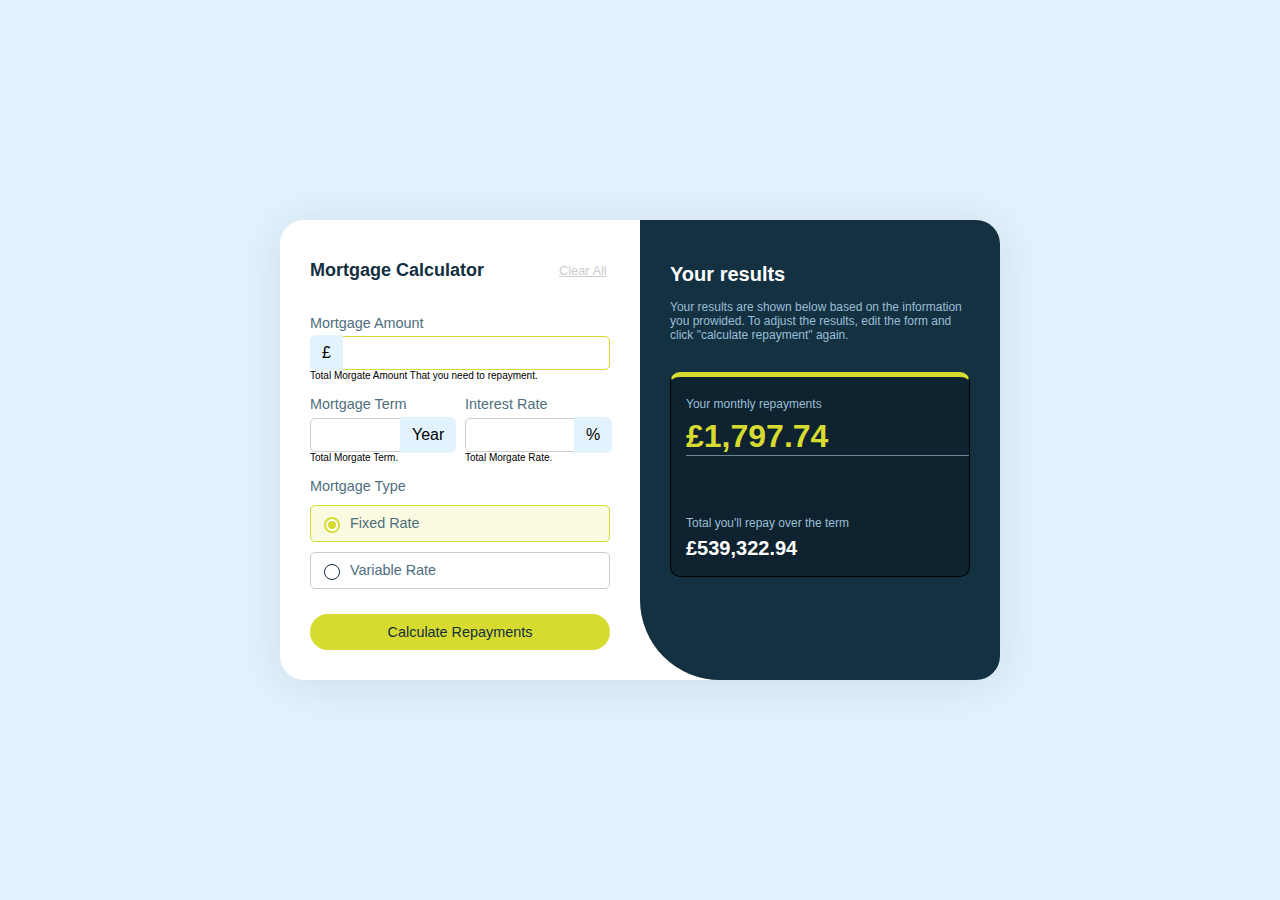
==== task-3/index.html @ fc933999 "task-3" ====
<!DOCTYPE html>
<html lang="en">

<head>
    <meta charset="UTF-8">
    <meta name="viewport" content="width=device-width, initial-scale=1.0">
    <link rel="stylesheet" href="calculator.css">
    <title>task-3</title>
</head>
</head>

<body>
    <div class="container">
        <div class="inner-box">
            <div class="left-side">
                <div class="left-header">
                    <h1>Mortgage Calculator</h1>
                    <p class="clear-all-text">Clear All</p>
                </div>
                <form  class="form">
                    <div class="input-group">
                        <label for="amount" class="form-label" >Mortgage Amount</label>
                        <span for="basic" class="input-group-text" id="basic">£</span>
                        <input type="text" name="amount" id="amount" aria-describedby="emailHelp">
                        <div id="emailHelp" class="form-text">Total Morgate Amount That you need to repayment.</div>
                    </div>
                    <div class="input-group">
                        <div class="half-input-container">
                            <div class="half-input">
                                <label for="term" class="term" >Mortgage Term</label>
                                <span for="year" class="input-group-text1" id="year">Year</span>
                                <input type="text" name="term" id="term">
                                <div id="emailHelp" class="form-text">Total Morgate Term.</div>
                            </div>
                            <div class="half-input">
                                <label for="interest-rate" class="interest-rate">Interest Rate</label>
                                <span for="basic2" class="input-group-text2" id="basic2">%</span>
                                <input type="text" name="rate" id="rate">
                                <div id="emailHelp" class="form-text">Total Morgate Rate.</div>
                            </div>
                        </div>
                    </div>
                    <div class="input-group radio-group">
                        <label for="Mortgage Type">Mortgage Type</label>
                        <div class="radio-option">
                            <input class="form-check-input" type="radio" id="Mortgage-type1" name="morgate-type" value="option1" checked>
                            <label class="form-check-label" for="fixed-rate">Fixed Rate</label>
                        </div>
                        <div class="radio-option">
                            <input type="radio" id="Mortgage-type2" name="Mortgage-type" value="option2">
                            <label for="variable-rate">Variable Rate</label>
                        </div>
                    </div>
                    <div class="button">
                        <button type="submit">Calculate Repayments</button>
                    </div>
                </form>
            </div>
            <div class="right-side">
                <div class="cotainer">
                    <h1 class="input-text-result">Your results</h1>
                    <p class="input-text-paragraph">Your results are shown below based on the information you prowided.
                        To adjust the results, edit the form and click "calculate repayment" again.</p>
                </div>
                <div class="container-box">
                     <p class="input-text-repayment">Your monthly repayments</p>
                    <h1 class="input-text-amount" id="total-installment">£1,797.74</h1>

                    <p class="input-text-term">Total you'll repay over the term</p>
                    <h2 class="input-text-amount2" id="total">£539,322.94</h2> 
                </div>
            </div>
        </div>
    </div>
    <script src="script.js"></script>
</body>

</html>
---- task-3/calculator.css ----
@import url("https://fonts.googleapis.com/css2?family=Plus+Jakarta+Sans:ital,wght@0,200..800;1,200..800&display=swap");

:root {
	--lime: hsl(61, 70%, 52%);
	--red: hsl(4, 69%, 50%);
	--white: hsl(0, 0%, 100%);
	--slate-100: hsl(202, 86%, 94%);
	--slate-300: hsl(203, 41%, 72%);
	--slate-500: hsl(200, 26%, 54%);
	--slate-700: hsl(200, 24%, 40%);
	--slate-900: hsl(202, 55%, 16%);
	--light-gray-color: #ccc;
}


body {
	font-family: "Plus Jakarta Sans", sans-serif;
	--card-border-radius: 1.5em;
	background-color: var(--slate-100);
	display: flex;
	justify-content: center;
	align-items: center;
	height: 100vh;
	margin: 0;
	font-family: sans-serif;
}

.container {
	width: 90%;
	max-width: 720px;
	height: 460px;
	min-height: 380px;
	background-color: white;
	border-radius: var(--card-border-radius);
	display: flex;
	overflow: hidden;
	box-shadow: 0 4px 50px rgba(0, 0, 0, 0.1);
	box-sizing: border-box;
}

.inner-box {
	display: flex;
	width: 100%;
	height: 100%;
}

.left-side,
.right-side {
	width: 100%;
	height: 100%;
	padding: 30px;
	box-sizing: border-box;
	position: relative;
}

.left-side {
	display: flex;
	flex-direction: column;
	justify-content: space-between;
}

.left-header {
	display: flex;
	align-items: center;
	margin-bottom: 20px;
}

.left-header h1 {
	color: var(--slate-900);
	margin: 0;
	font-size: 18px;
}

.clear-all-text {
	color: var(--light-gray-color);
	font-size: 0.8em;
	text-decoration: underline;
	margin-left: 75px;
	cursor: pointer;
}

.input-group {
	margin-bottom: 15px;
	position: relative;
	flex-wrap: wrap;
	align-items: stretch;
	width: 100%;
}

.input-group-text {
	height: 23px;
	position: absolute;
	display: flex;
	align-items: center;
	padding: 0.4rem 0.75rem;
	text-align: center;
	top: 1.3em;
	bottom: 0;
	background: var(--slate-100);
	border-radius: 6px 0 0 6px;
}

.input-group-text1 {
	height: 23px;
	position: absolute;
	display: flex;
	align-items: center;
	margin-left: 90px;
	padding: 0.4rem 0.75rem;
	text-align: center;
	top: 1.3em;
	bottom: 0;
	background: var(--slate-100);
	border-radius: 0 6px 6px 0;
}

.input-group-text2 {
	height: 23px;
	position: absolute;
	display: flex;
	align-items: center;
	margin-left: 109px;
	padding: 0.4rem 0.75rem;
	text-align: center;
	top: 1.3em;
	bottom: 0;
	background: var(--slate-100);
	border-radius: 0 6px 6px 0;
}

.input-group label {
	display: block;
	font-size: 0.9rem;
	color: var(--slate-700);
	margin-bottom: 0.3em;
	line-height: 1.2em;
}

.input-group input[type="text"] {
	width: 100%;
	padding: 8px;
	border-radius: 5px;
	box-sizing: border-box;
	font-size: 0.9rem;
	border: 1px solid var(--light-gray-color);
}

#amount {
	border: 1px solid var(--lime);
	padding-left: 40px;
}

.half-input-container {
	display: flex;
	width: 100%;
}

.half-input {
	width: 50%;
	margin-right: 10px;
}

.half-input:last-child {
	margin-right: 0;
}

.half-input input {
	border: 1px solid var(--slate-700);
}


.input-group.radio-group.radio-option {
	color: var(--slate-700);
}

.input-group.radio-group {
	display: flex;
	flex-direction: column;
	width: 100%;
}

.input-group.radio-group label {
	display: flex;
	align-items: center;
	margin-bottom: 10px;
}

.input-group.radio-group div label {
	margin-bottom: 0;
}

.input-group.radio-group div {
	display: flex;
	align-items: center;
	padding: 8px;
	border: 1px solid var(--light-gray-color);
	border-radius: 5px;
	box-sizing: border-box;
	margin-bottom: 10px;
	width: 100%;
}

.input-group.radio-group div:has(input[type="radio"]:checked) {
	border: 1px solid var(--lime);
	background: #fafae1;
}

.input-group.radio-group input[type="radio"] {
	width: 16px;
	height: 16px;
	margin-right: 10px;
	display: inline-block;
	position: relative;
	cursor: pointer;
	appearance: none;
	border: 1px solid var(--slate-900);
	border-radius: 50%;
	outline: none;
	background-color: #fff;
}

.input-group.radio-group input[type="radio"]:checked {
	border: 2px solid var(--lime);
}

.input-group.radio-group input[type="radio"]:checked::before {
	content: "";
	display: block;
	width: 10px;
	height: 10px;
	border-radius: 50%;
	background-color: #fff;
	position: absolute;
	top: 2px;
	left: 2px;
}

.input-group.radio-group input[type="radio"]:checked::after {
	content: "";
	display: block;
	width: 8px;
	height: 8px;
	border-radius: 50%;
	background-color: var(--lime);
	position: absolute;
	top: 2px;
	left: 2px;
}


button {
	background-color: var(--lime);
	color: var(--slate-900);
	border: none;
	padding: 10px 20px;
	text-align: center;
	text-decoration: none;
	display: inline-block;
	font-size: 0.9em;
	border-radius: 20px;
	cursor: pointer;
	width: 100%;
}

.right-side {
	background-color: #143142;
	border-radius: 0 10px 10px 80px;
}

.input-text-result {
	color: white;
	font-size: 20px;
}

.input-text-paragraph {
	color: hsl(203, 41%, 72%);
	font-size: 12px;
}

.container-box {
	margin-top: 30px;
	border: 1px solid;
	background-color: hsl(202, 54%, 12%);
	border-radius: 10px;
	border-top: 5px solid var(--lime);
}

.input-text-repayment {
	color: hsl(203, 41%, 72%);
	font-size: 12px;
	margin-left: 15px;
	margin-top: 20px;
}

.input-text-amount {
	color: var(--lime);
	margin-left: 15px;
	margin-top: -5px;
	border-bottom: 1px solid #6b8793;
}

.input-text-term {
	color: hsl(203, 41%, 72%);
	font-size: 12px;
	margin-left: 15px;
	margin-top: 60px;
}

.input-text-amount2 {
	color: var(--white);
	margin-left: 15px;
	margin-top: -5px;
	font-size: 20px;
}

.form-text {
	font-size: 10px;
}

@media (max-width: 800px) {


    body {
        padding: 40px;
        height: 100%;
    }

    .main-content {
        flex-direction: column;
        width: 100%;
    }

    .left-content {
        width: 100%;
    }

    .right-content {
        width: 100%;
        border-bottom-left-radius: 24px;
    }
}
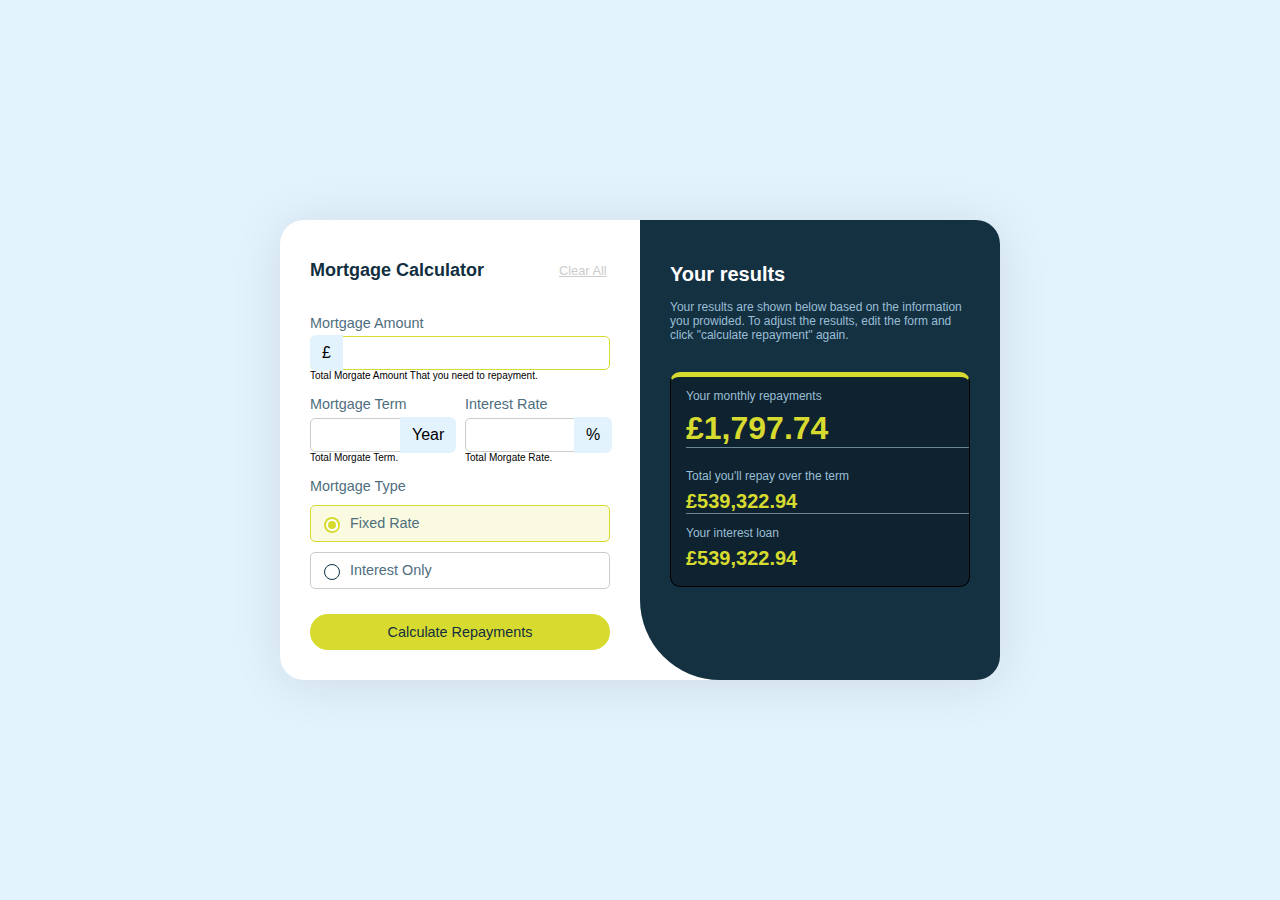
==== commit 7e4d08af: "Update index.html" ====
--- a/task-3/index.html
+++ b/task-3/index.html
@@ -43,12 +43,12 @@
                     <div class="input-group radio-group">
                         <label for="Mortgage Type">Mortgage Type</label>
                         <div class="radio-option">
-                            <input class="form-check-input" type="radio" id="Mortgage-type1" name="morgate-type" value="option1" checked>
-                            <label class="form-check-label" for="fixed-rate">Fixed Rate</label>
+                            <input  type="radio" id="Mortgage-type1" name="mortgage-type" value="option1" checked/>
+                            <label  for="fixed-rate">Fixed Rate</label>
                         </div>
                         <div class="radio-option">
-                            <input type="radio" id="Mortgage-type2" name="Mortgage-type" value="option2">
-                            <label for="variable-rate">Variable Rate</label>
+                            <input  type="radio" id="Mortgage-type2" name="mortgage-type" value="option2">
+                            <label  for="variable-rate">Interest Only</label>
                         </div>
                     </div>
                     <div class="button">
@@ -68,6 +68,9 @@
 
                     <p class="input-text-term">Total you'll repay over the term</p>
                     <h2 class="input-text-amount2" id="total">£539,322.94</h2> 
+
+                    <p class="input-text-interest">Your interest loan</p>
+                    <h2 class="input-text-amount1" id="total-interest">£539,322.94</h2> 
                 </div>
             </div>
         </div>
@@ -75,4 +78,4 @@
     <script src="script.js"></script>
 </body>
 
-</html>+</html>
--- a/task-3/calculator.css
+++ b/task-3/calculator.css
@@ -289,7 +289,13 @@
 	color: hsl(203, 41%, 72%);
 	font-size: 12px;
 	margin-left: 15px;
-	margin-top: 20px;
+}
+
+.input-text-interest{
+	color: hsl(203, 41%, 72%);
+	font-size: 12px;
+	margin-top: -5px;
+	margin-left: 15px;
 }
 
 .input-text-amount {
@@ -303,40 +309,25 @@
 	color: hsl(203, 41%, 72%);
 	font-size: 12px;
 	margin-left: 15px;
-	margin-top: 60px;
-}
-
-.input-text-amount2 {
-	color: var(--white);
+	margin-top: 20px;
+}
+
+.input-text-amount1{
+	color: var(--lime);
 	margin-left: 15px;
 	margin-top: -5px;
 	font-size: 20px;
 }
 
+.input-text-amount2 {
+	color: var(--lime);
+	margin-left: 15px;
+	margin-top: -5px;
+	font-size: 20px;
+	border-bottom: 1px solid #6b8793;
+}
+
 .form-text {
 	font-size: 10px;
 }
 
-@media (max-width: 800px) {
-
-
-    body {
-        padding: 40px;
-        height: 100%;
-    }
-
-    .main-content {
-        flex-direction: column;
-        width: 100%;
-    }
-
-    .left-content {
-        width: 100%;
-    }
-
-    .right-content {
-        width: 100%;
-        border-bottom-left-radius: 24px;
-    }
-}
-
